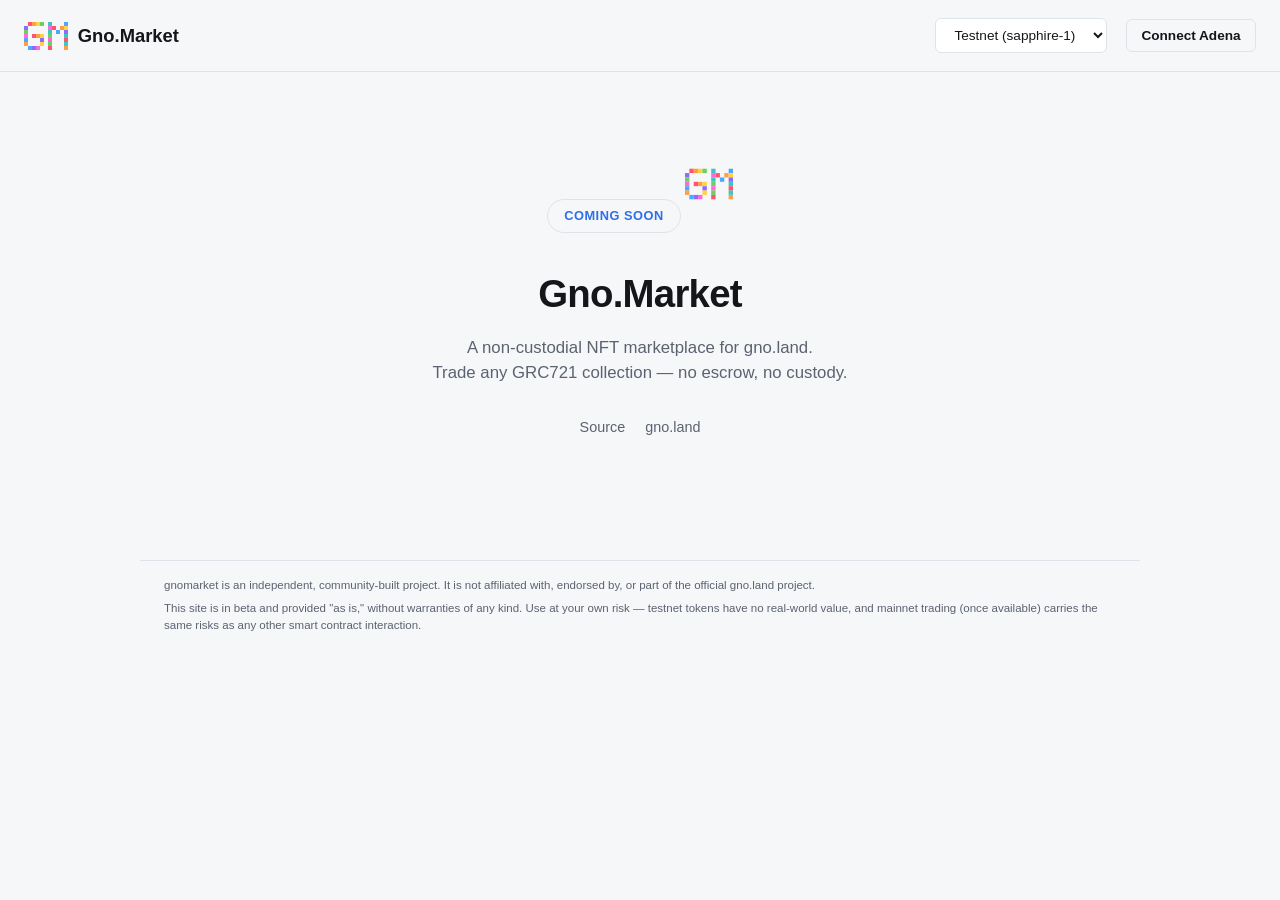
==== index.html @ 697d0a10 "Switch to clean folder-style URLs (/nft/ instead of /nft.html) Moves collections.html, nft.html, nft" ====
<!doctype html>
<html lang="en">
<head>
<meta charset="utf-8" />
<title>Gno.Market — NFT marketplace</title>
<meta name="viewport" content="width=device-width, initial-scale=1" />

<!-- GnoConnect standard (docs.gno.land/resources/gnoconnect): tells a
     connected wallet which chain to sign against. Updated by shared.js's
     updateGnoConnectMeta() on network switch — these starting values are
     just the default network's. -->
<meta name="gnoconnect:rpc" content="127.0.0.1:26658" />
<meta name="gnoconnect:chainid" content="dev" />
<meta name="gnoconnect:txdomains" content="auto" />

<!-- Works around a real bug in Adena's own extension — see
     ~/gno-land-dev-notes.md, "gno-observer: SOLVED — a window.adena that
     never gets set". This tag's URL doesn't need to resolve. -->
<script src="/adena-compat.js"></script>

<link rel="icon" type="image/svg+xml" href="/favicon.svg" />
<link rel="stylesheet" href="/style.css" />
</head>
<body>

<header>
  <h1><img src="/favicon.svg" alt="" class="logo-mark" />Gno.Market<span id="chainLabel" style="display:none;"></span></h1>
  <nav class="topnav" id="appNav" style="display:none;">
    <a href="/" class="active">Marketplace</a>
    <a href="/collections/">Collections</a>
    <a href="/nfts/">NFTs</a>
    <a href="/my-nfts/">My NFTs</a>
  </nav>
  <div style="display:flex; align-items:center; gap:0.6rem;">
    <select id="networkSelect"></select>
    <div id="walletPillContainer"></div>
  </div>
</header>

<main>

<div id="splashView">
  <div class="splash">
    <div class="splash-badge">Coming soon</div>
    <img src="/favicon.svg" alt="" class="splash-logo" />
    <h1 class="splash-mark">Gno.Market</h1>
    <p class="splash-tagline">A non-custodial NFT marketplace for gno.land.<br />Trade any GRC721 collection — no escrow, no custody.</p>
    <div class="splash-links">
      <a href="https://github.com/synergycoder/market" target="_blank" rel="noopener">Source</a>
      <a href="https://gno.land" target="_blank" rel="noopener">gno.land</a>
    </div>
  </div>
</div>

<div id="appView" style="display:none;">

  <div id="deployBanner" class="banner" style="display:none;"></div>

  <section>
    <h2>Listings</h2>
    <div class="panel">
      <div class="toolbar">
        <select id="collectionFilter"><option value="">All collections</option></select>
        <select id="sortSelect">
          <option value="date-desc">Newest first</option>
          <option value="date-asc">Oldest first</option>
          <option value="price-asc">Price: low to high</option>
          <option value="price-desc">Price: high to low</option>
        </select>
        <span class="spacer"></span>
        <span id="listingsStatus" class="status"></span>
        <button id="cleanupBtn" class="secondary" style="display:none;" title="Remove listings whose seller no longer owns or has approved the token">Clean up stale listings</button>
        <button id="refreshBtn" class="secondary">Refresh</button>
        <div class="view-toggle">
          <button id="viewGridLarge" class="active" title="Large grid">▦</button>
          <button id="viewGridSmall" title="Small grid">▤</button>
          <button id="viewList" title="List">☰</button>
        </div>
      </div>
      <p id="cleanupStatus" class="status"></p>
      <div id="grid" class="grid"></div>
      <div id="listWrap" style="display:none; overflow-x:auto;">
        <table class="simple listings">
          <thead><tr><th></th><th>Item</th><th>Collection</th><th>Price</th><th>Seller</th><th></th></tr></thead>
          <tbody id="listBody"></tbody>
        </table>
      </div>
    </div>
  </section>

  <section>
    <h2>Sell an NFT</h2>
    <div class="panel status">
      Head to <a href="/my-nfts/">My NFTs</a> to see everything your connected wallet holds across every
      known collection — open any of them to approve the marketplace and set a price.
    </div>
  </section>

  <section>
    <h2>About</h2>
    <div class="panel status">
      <p>
        Realm: <span class="mono" id="pkgpathLabel"></span> &middot;
        <a id="gnowebLink" href="#" target="_blank" rel="noopener">view on gnoweb</a>
        &middot; <span id="feeLabel"></span>
      </p>
      <p>
        This marketplace trades any GRC721 collection whose owning realm registers an adapter satisfying
        <span class="mono">gno.land/p/gnomarket/market.NFT</span> — it never imports a specific collection's
        package. A seller approves this realm's address on their own collection (standard <code>Approve</code>
        or <code>SetApprovalForAll</code>) and lists — the token stays in their wallet until the moment it
        sells, atomically, in the same transaction as payment.
      </p>
      <p id="adenaNote"></p>
    </div>
  </section>

</div>

</main>

<footer class="site-footer" id="siteFooter"></footer>

<script src="/shared.js?v=10"></script>
<script src="/wallet.js?v=10"></script>
<script>
// ---------------- network wiring ----------------

initNetworkSelect(document.getElementById("networkSelect"), () => { if (unlocked) applyNetwork(); });
initWalletPill(document.getElementById("walletPillContainer"));
initFooter(document.getElementById("siteFooter"));

// ---------------- private-preview gate ----------------
// Every visitor sees the splash view. Only CONFIG.ownerAddress, connected
// via Adena, sees the real marketplace — see wallet.js's initGate() and
// CONFIG.ownerAddress's own doc comment for why (private testing, not a
// security boundary).
let unlocked = false;
initGate((isOwner) => {
  unlocked = isOwner;
  document.getElementById("splashView").style.display = isOwner ? "none" : "";
  document.getElementById("appNav").style.display = isOwner ? "" : "none";
  document.getElementById("appView").style.display = isOwner ? "" : "none";
  if (isOwner) applyNetwork(); // defer all RPC activity until unlocked — no reason to query the chain for a splash-only visitor
});

let allListings = []; // enriched, non-stale — sort/filter re-render from this without a refetch
let staleListings = []; // enriched, hidden from the grid — candidates for cleanupStaleListings()

function applyNetwork() {
  const n = net();
  document.getElementById("chainLabel").textContent = n.chainId + " @ " + n.rpcUrl;
  document.getElementById("pkgpathLabel").textContent = net().marketPkgPath;
  document.getElementById("gnowebLink").href = n.gnowebUrl + "/r/" + net().marketPkgPath.replace(/^gno\.land\/r\//, "");
  updateGnoConnectMeta();

  const banner = document.getElementById("deployBanner");
  if (!n.marketplaceDeployed) {
    banner.style.display = "block";
    banner.textContent =
      `The Gno.Market realm isn't deployed on ${n.label} — browsing/trading through it is unavailable here. ` +
      `Switch to Local to try the full buy/sell flow. The Collections and NFTs pages still work (read-only) on any network.`;
  } else {
    banner.style.display = "none";
  }

  loadFee();
  loadListings();
}

// ---------------- reads: this marketplace ----------------

async function qeval(expr) {
  return qevalOn(net().marketPkgPath, expr);
}

async function fetchListings() {
  const raw = parseGnoLines(await qeval("GetListingsPage(0, 100)"))[0] || "";
  return raw.split("\n").filter(Boolean).map((line) => {
    const [collectionID, tokenId, seller, price] = line.split("|");
    return { collectionID, tokenId, seller, price: Number(price) };
  });
}

async function fetchTokenInfo(collectionID, tokenId) {
  const expr = `TokenInfo(${JSON.stringify(collectionID)}, ${JSON.stringify(tokenId)})`;
  const [name, tokenURI, owner] = parseGnoLines(await qeval(expr));
  return { name, tokenURI, owner };
}

async function loadFee() {
  const el = document.getElementById("feeLabel");
  if (!net().marketplaceDeployed) { el.textContent = ""; return; }
  try {
    const [mode, value] = parseGnoLines(await qeval("GetFee()"));
    el.textContent = mode === "percent"
      ? `platform fee: ${(value / 100).toFixed(2)}%`
      : `platform fee: ${ugnotToGnot(value)} GNOT flat`;
  } catch {
    el.textContent = "";
  }
}

// ---------------- render: listings ----------------

async function loadListings() {
  const statusEl = document.getElementById("listingsStatus");
  if (!net().marketplaceDeployed) {
    allListings = [];
    renderListings();
    statusEl.textContent = `Not applicable — Gno.Market isn't deployed on ${net().label}.`;
    statusEl.className = "status";
    return;
  }
  statusEl.textContent = "Loading…";
  statusEl.className = "status";
  document.getElementById("cleanupBtn").style.display = "none";
  document.getElementById("cleanupStatus").textContent = "";
  try {
    const listings = await fetchListings();
    // Preserve insertion order (oldest first, as returned) as a proxy for
    // listing date — the realm exposes no separate "get CreatedAt" reader.
    listings.forEach((l, i) => { l.order = i; });
    if (listings.length === 0) {
      allListings = [];
      staleListings = [];
      renderListings();
      statusEl.textContent = "No active listings.";
      return;
    }
    const enriched = await mapLimit(listings, 6, async (l) => {
      try {
        const info = await fetchTokenInfo(l.collectionID, l.tokenId);
        const display = await fetchTokenDisplayInfo(l.collectionID, l.tokenId, info.tokenURI);
        // Free (info.owner is already fetched above) live check for the
        // most common staleness cause — sold or transferred elsewhere.
        // The rarer "approval revoked without a transfer" case can't be
        // seen this cheaply (it needs its own extra RPC call per listing),
        // so it's only actually checked when "Clean up stale listings" is
        // clicked — see cleanupStaleListings().
        const stale = info.owner && info.owner !== l.seller;
        return { ...l, info, display, stale };
      } catch (err) {
        return { ...l, info: null, display: null, infoError: err.message, stale: false };
      }
    });
    staleListings = enriched.filter((l) => l.stale);
    allListings = enriched.filter((l) => !l.stale);
    statusEl.textContent = allListings.length === 0
      ? "No active listings."
      : `${allListings.length} active listing${allListings.length === 1 ? "" : "s"}.`
        + (staleListings.length ? ` (${staleListings.length} hidden — seller no longer owns the token)` : "");
    document.getElementById("cleanupBtn").style.display = "";
    populateCollectionFilter();
    renderListings();
  } catch (err) {
    statusEl.textContent = "Failed to load listings: " + err.message;
    statusEl.className = "status error";
  }
}

// Anyone can call nftmarketv2's PruneStale on a listing that fails the
// same owner/approval check List/Buy already enforce — see its own doc
// comment. loadListings() above already caught the free case (owner
// changed); this adds the one extra RPC call per listing needed to also
// catch "approval revoked without a transfer", but only when the admin
// actually asks for a cleanup, not on every page load.
async function cleanupStaleListings() {
  const btn = document.getElementById("cleanupBtn");
  const statusEl = document.getElementById("cleanupStatus");
  btn.disabled = true;
  statusEl.textContent = "Checking approvals…";
  statusEl.className = "status";

  let marketAddr = null;
  try { [marketAddr] = parseGnoLines(await qeval("MarketAddress()")); } catch { /* leave null */ }
  if (!marketAddr) {
    statusEl.textContent = "Couldn't read the marketplace's own address.";
    statusEl.className = "status error";
    btn.disabled = false;
    return;
  }

  // Both the already-hidden ones (owner changed — no need to re-check) and
  // the currently-shown ones (need a live approval check — the one case
  // the free owner check can't see) are candidates.
  const toPrune = staleListings.slice();
  const checkCandidates = allListings.slice();
  await mapLimit(checkCandidates, 6, async (l) => {
    try {
      const [approved] = parseGnoLines(await qevalOn(l.collectionID, `IsApprovedForAll(${JSON.stringify(l.seller)}, ${JSON.stringify(marketAddr)})`));
      if (!approved) toPrune.push(l);
    } catch { /* unreadable — leave it, Buy's own check is the real safety net either way */ }
  });

  if (toPrune.length === 0) {
    statusEl.textContent = "Nothing to clean up — every listing checks out.";
    statusEl.className = "status ok";
    btn.disabled = false;
    return;
  }

  let pruned = 0;
  for (const l of toPrune) {
    statusEl.textContent = `Removing ${pruned + 1}/${toPrune.length} stale listing${toPrune.length === 1 ? "" : "s"}… (check Adena)`;
    const res = await signAndBroadcast(net().marketPkgPath, "PruneStale", [l.collectionID, l.tokenId], "");
    if (res.ok) pruned++;
  }
  statusEl.textContent = `Removed ${pruned}/${toPrune.length} stale listing${toPrune.length === 1 ? "" : "s"}.`;
  statusEl.className = pruned === toPrune.length ? "status ok" : "status error";
  btn.disabled = false;
  loadListings();
}

function populateCollectionFilter() {
  const sel = document.getElementById("collectionFilter");
  const prev = sel.value;
  const seen = new Map();
  for (const l of allListings) seen.set(l.collectionID, l.info?.name || l.collectionID);
  sel.innerHTML = '<option value="">All collections</option>' +
    [...seen.entries()].map(([id, name]) => `<option value="${escapeHtml(id)}">${escapeHtml(name)}</option>`).join("");
  if ([...seen.keys()].includes(prev)) sel.value = prev;
}

function sortedFilteredListings() {
  const filterId = document.getElementById("collectionFilter").value;
  const sort = document.getElementById("sortSelect").value;
  let items = filterId ? allListings.filter((l) => l.collectionID === filterId) : allListings.slice();
  const cmp = {
    "date-desc": (a, b) => b.order - a.order,
    "date-asc": (a, b) => a.order - b.order,
    "price-asc": (a, b) => a.price - b.price,
    "price-desc": (a, b) => b.price - a.price,
  }[sort];
  if (cmp) items.sort(cmp);
  return items;
}

let currentView = "grid-large";

function renderListings() {
  const items = sortedFilteredListings();
  const grid = document.getElementById("grid");
  const listWrap = document.getElementById("listWrap");
  const listBody = document.getElementById("listBody");

  if (currentView === "list") {
    grid.style.display = "none";
    listWrap.style.display = "block";
    listBody.innerHTML = items.map(listRowHtml).join("");
    listBody.querySelectorAll("tr.clickable").forEach((row) => {
      row.addEventListener("click", () => { location.href = row.dataset.href; });
    });
  } else {
    grid.style.display = "grid";
    grid.className = currentView === "grid-small" ? "grid grid-compact" : "grid";
    listWrap.style.display = "none";
    grid.innerHTML = items.map(cardHtml).join("");
  }
}

function itemHref(l) {
  return `/nft/?collection=${encodeURIComponent(l.collectionID)}&tid=${encodeURIComponent(l.tokenId)}&network=${encodeURIComponent(currentNetKey)}`;
}

function cardHtml(l) {
  const tokenName = l.display?.name || `Token ${l.tokenId}`;
  const collectionName = l.info?.name || l.collectionID;
  const imgHtml = l.display?.image
    ? `<img src="${escapeHtml(l.display.image)}" alt="${escapeHtml(tokenName)}" />`
    : `<div class="noimg">image</div>`;
  const swatch = l.display?.backgroundColor
    ? `<span class="swatch" style="background:#${escapeHtml(l.display.backgroundColor)}" title="Background #${escapeHtml(l.display.backgroundColor)}"></span>`
    : "";
  return `
    <a class="card-link" href="${itemHref(l)}">
      <div class="card">
        ${imgHtml}
        <div class="body">
          <div class="name">${escapeHtml(tokenName)}${swatch}</div>
          <div class="meta">${escapeHtml(collectionName)}</div>
          ${attributesHtml(l.display?.attributes)}
          <div class="meta">#${escapeHtml(l.tokenId)} &middot; seller ${truncAddr(l.seller)}</div>
          <div class="price">${ugnotToGnot(l.price)} GNOT</div>
        </div>
      </div>
    </a>`;
}

function listRowHtml(l) {
  const tokenName = l.display?.name || `Token ${l.tokenId}`;
  const collectionName = l.info?.name || l.collectionID;
  const imgHtml = l.display?.image ? `<img src="${escapeHtml(l.display.image)}" alt="" />` : "";
  return `
    <tr class="clickable" data-href="${itemHref(l)}">
      <td>${imgHtml}</td>
      <td class="name-cell">${escapeHtml(tokenName)}</td>
      <td class="meta">${escapeHtml(collectionName)}</td>
      <td class="price">${ugnotToGnot(l.price)} GNOT</td>
      <td class="meta mono">${truncAddr(l.seller)}</td>
      <td><a href="${itemHref(l)}">View &rarr;</a></td>
    </tr>`;
}

function setView(view) {
  currentView = view;
  ["viewGridLarge", "viewGridSmall", "viewList"].forEach((id) => document.getElementById(id).classList.remove("active"));
  document.getElementById({ "grid-large": "viewGridLarge", "grid-small": "viewGridSmall", "list": "viewList" }[view]).classList.add("active");
  renderListings();
}

document.getElementById("viewGridLarge").addEventListener("click", () => setView("grid-large"));
document.getElementById("viewGridSmall").addEventListener("click", () => setView("grid-small"));
document.getElementById("viewList").addEventListener("click", () => setView("list"));
document.getElementById("collectionFilter").addEventListener("change", renderListings);
document.getElementById("sortSelect").addEventListener("change", renderListings);
document.getElementById("refreshBtn").addEventListener("click", loadListings);
document.getElementById("cleanupBtn").addEventListener("click", cleanupStaleListings);

if (location.protocol === "file:") {
  document.getElementById("adenaNote").textContent =
    "This page is open via file:// — browser wallet extensions like Adena typically won't inject on file:// pages. Serve it over http://localhost instead.";
}
</script>
</body>
</html>
---- style.css ----
:root {
  color-scheme: light dark;
  --bg: #0f1115;
  --panel: #171a21;
  --border: #2a2f3a;
  --text: #e7e9ee;
  --muted: #9aa3b2;
  --accent: #6ea8fe;
  --accent-text: #06101f;
  --danger: #ff6b6b;
  --good: #4ade80;
  --warn-bg: #3a2f12;
  --warn-border: #6b4f16;
}
@media (prefers-color-scheme: light) {
  :root {
    --bg: #f6f7f9;
    --panel: #ffffff;
    --border: #dfe3ea;
    --text: #14161a;
    --muted: #5b6270;
    --accent: #2f6feb;
    --accent-text: #ffffff;
    --warn-bg: #fff6e0;
    --warn-border: #e8c76a;
  }
}
* { box-sizing: border-box; }
body {
  margin: 0;
  background: var(--bg);
  color: var(--text);
  font: 15px/1.5 -apple-system, BlinkMacSystemFont, "Segoe UI", sans-serif;
}
header {
  display: flex;
  align-items: center;
  justify-content: space-between;
  gap: 1.5rem;
  padding: 0.85rem 1.5rem;
  flex-wrap: wrap;
  border-bottom: 1px solid var(--border);
}
header h1 { font-size: 1.15rem; margin: 0; display: flex; align-items: center; gap: 0.6rem; flex: none; }
header h1 .logo-mark {
  width: 2.4em;
  height: 2.4em;
  flex: none;
  transition: transform 0.25s ease;
}
header h1 .logo-mark:hover { transform: scale(1.15) rotate(-8deg); }
@media (prefers-reduced-motion: reduce) {
  header h1 .logo-mark { transition: none; }
  header h1 .logo-mark:hover { transform: none; }
}
/* nav now lives inline in the header row itself (between the wordmark and
   the network/wallet controls) rather than as its own full-width bordered
   strip underneath — the border above moved onto header to keep a single
   dividing line instead of two. */
nav.topnav {
  display: flex;
  gap: 0.25rem;
  flex: 1;
  justify-content: center;
  flex-wrap: wrap;
}
nav.topnav a {
  display: inline-block;
  padding: 0.5rem 0.9rem;
  color: var(--muted);
  text-decoration: none;
  font-size: 0.85rem;
  font-weight: 600;
  border-bottom: 2px solid transparent;
}
nav.topnav a:hover { color: var(--text); }
nav.topnav a.active { color: var(--text); border-bottom-color: var(--accent); }
main { max-width: 1000px; margin: 0 auto; padding: 1.5rem; }
section { margin-bottom: 2rem; }
h2 { font-size: 1rem; text-transform: uppercase; letter-spacing: 0.04em; color: var(--muted); margin: 0 0 0.75rem; }
.panel {
  background: var(--panel);
  border: 1px solid var(--border);
  border-radius: 10px;
  padding: 1rem 1.25rem;
}
.banner {
  background: var(--warn-bg);
  border: 1px solid var(--warn-border);
  border-radius: 10px;
  padding: 0.75rem 1rem;
  font-size: 0.85rem;
  margin-bottom: 1rem;
}
select, button, .btn {
  background: var(--accent);
  color: var(--accent-text);
  border: none;
  border-radius: 6px;
  padding: 0.5rem 0.9rem;
  font-size: 0.85rem;
  font-weight: 600;
  cursor: pointer;
  font-family: inherit;
}
select {
  background: var(--panel);
  color: var(--text);
  border: 1px solid var(--border);
  font-weight: 400;
}
button.secondary {
  background: transparent;
  color: var(--text);
  border: 1px solid var(--border);
}
button.secondary.connected {
  background: none;
  color: var(--good);
  border: 1px solid var(--good);
  font-weight: 600;
}
/* Distinct color on hover (not just the "Disconnect" label swap) so the
   button reads as an action to take, not an inert connected status pill. */
button.secondary.connected:hover {
  color: var(--accent);
  border-color: var(--accent);
}
button:disabled { opacity: 0.5; cursor: not-allowed; }
select:disabled { opacity: 0.5; }
input[type="text"], input[type="number"] {
  background: var(--bg);
  color: var(--text);
  border: 1px solid var(--border);
  border-radius: 6px;
  padding: 0.4rem 0.6rem;
  font-size: 0.85rem;
  width: 100%;
}
select.field-input {
  width: 100%;
  padding: 0.4rem 0.6rem;
}
label { display: block; font-size: 0.75rem; color: var(--muted); margin-bottom: 0.2rem; }
.field { margin-bottom: 0.6rem; }
.grid {
  display: grid;
  grid-template-columns: repeat(auto-fill, minmax(210px, 1fr));
  gap: 1rem;
}
.card {
  background: var(--panel);
  border: 1px solid var(--border);
  border-radius: 10px;
  overflow: hidden;
  display: flex;
  flex-direction: column;
}
.card a.card-link, a.card-link { color: inherit; text-decoration: none; display: contents; }
.card img, .card .noimg {
  width: 100%;
  aspect-ratio: 1 / 1;
  object-fit: cover;
  background: var(--bg);
}
.card .noimg { display: flex; align-items: center; justify-content: center; color: var(--muted); font-size: 0.8rem; }
.card .body { padding: 0.7rem 0.8rem 0.9rem; display: flex; flex-direction: column; gap: 0.35rem; }
.card .name { font-weight: 600; font-size: 0.9rem; }
.swatch {
  display: inline-block;
  width: 0.7em;
  height: 0.7em;
  border-radius: 50%;
  border: 1px solid var(--border);
  margin-left: 0.4em;
  vertical-align: middle;
}
.card .meta { color: var(--muted); font-size: 0.75rem; word-break: break-all; }
.card .traits { display: flex; flex-wrap: wrap; gap: 0.3rem; }
.trait {
  background: var(--bg);
  border: 1px solid var(--border);
  border-radius: 4px;
  padding: 0.15rem 0.4rem;
  font-size: 0.68rem;
  color: var(--muted);
}
.trait b { color: var(--text); font-weight: 600; }
.card .price { font-weight: 700; }
.card .actions { margin-top: 0.4rem; display: flex; gap: 0.4rem; }
.card .card-actions { padding: 0 0.8rem 0.8rem; display: flex; flex-direction: column; gap: 0.4rem; }
.card .card-actions .row-inline { display: flex; gap: 0.4rem; }
.card .card-actions button { white-space: nowrap; }
.card .card-actions .trade-status { margin: 0; min-height: 1.1em; }
/* Price input's unit stays visible once typing starts, unlike a
   placeholder that vanishes the moment there's a value. */
.amount-input { position: relative; flex: 1; min-width: 0; }
.amount-input input[type="number"] { width: 100%; padding: 0.35rem 2.6rem 0.35rem 0.5rem; }
.amount-input .unit {
  position: absolute; right: 0.55rem; top: 50%; transform: translateY(-50%);
  font-size: 0.7rem; color: var(--muted); pointer-events: none;
}
.status { font-size: 0.85rem; color: var(--muted); min-height: 1.2em; }
.status.error { color: var(--danger); }
.status.ok { color: var(--good); }
.mono { font-family: ui-monospace, SFMono-Regular, Menlo, monospace; font-size: 0.8rem; }
details summary { cursor: pointer; color: var(--muted); font-size: 0.85rem; }
.row { display: flex; gap: 0.6rem; align-items: end; flex-wrap: wrap; }
.row .field { flex: 1; min-width: 140px; }
table.simple { width: 100%; border-collapse: collapse; font-size: 0.85rem; }
table.simple th, table.simple td { text-align: left; padding: 0.35rem 0.5rem; border-bottom: 1px solid var(--border); }
table.simple th { color: var(--muted); font-weight: 500; }
table.simple tr.clickable { cursor: pointer; }
table.simple tr.clickable:hover { background: var(--bg); }
.collection-thumb {
  width: 36px; height: 36px; border-radius: 6px; object-fit: cover; display: block;
  background: var(--bg); border: 1px solid var(--border);
}
.collection-thumb.noimg { display: block; }
.badge {
  display: inline-block;
  background: var(--border);
  border-radius: 4px;
  padding: 0.1rem 0.4rem;
  font-size: 0.7rem;
}
.spinner {
  display: inline-block; width: 0.85em; height: 0.85em; margin-right: 0.45em;
  border: 2px solid currentColor; border-right-color: transparent; border-radius: 50%;
  vertical-align: -0.15em; animation: spin 0.6s linear infinite;
}
@keyframes spin { to { transform: rotate(360deg); } }

/* ---------------- wallet pill ---------------- */
.wallet-pill { display: flex; align-items: center; gap: 0.6rem; }
.wallet-info { display: flex; flex-direction: column; align-items: flex-end; line-height: 1.25; min-width: 0; }
.wallet-addr { font-size: 0.78rem; }
.wallet-balance { font-size: 0.7rem; color: var(--muted); }
.wallet-pill button.connected {
  background: none; color: var(--good); border: 1px solid var(--good); font-weight: 600;
}
.wallet-pill button.connected:hover { color: var(--accent); border-color: var(--accent); }

/* ---------------- toolbar (sort / filter / view toggle) ---------------- */
.toolbar {
  display: flex; align-items: center; gap: 0.6rem; flex-wrap: wrap;
  margin-bottom: 0.9rem;
}
.toolbar .spacer { flex: 1; }
.view-toggle { display: flex; border: 1px solid var(--border); border-radius: 6px; overflow: hidden; }
.view-toggle button {
  background: var(--panel); color: var(--muted); border: none; border-radius: 0;
  padding: 0.4rem 0.6rem; font-weight: 400;
}
.view-toggle button + button { border-left: 1px solid var(--border); }
.view-toggle button.active { background: var(--accent); color: var(--accent-text); font-weight: 600; }

/* Grid density: default (auto-fill 210px) is "large"; .grid-compact packs
   more, smaller cards per row for the "small" mosaic size option. */
.grid-compact { grid-template-columns: repeat(auto-fill, minmax(140px, 1fr)); gap: 0.65rem; }
.grid-compact .card .body { padding: 0.5rem 0.6rem 0.7rem; gap: 0.2rem; }
.grid-compact .card .name { font-size: 0.78rem; }
.grid-compact .card .meta, .grid-compact .card .price { font-size: 0.68rem; }
.grid-compact .card .traits { display: none; }

/* List view: reuses table.simple but with an image thumbnail column. */
table.listings th img, table.listings td img { width: 42px; height: 42px; object-fit: cover; border-radius: 4px; vertical-align: middle; }
table.listings td.name-cell { display: flex; align-items: center; gap: 0.6rem; }

/* ---------------- NFT detail page ---------------- */
.detail-layout { display: grid; grid-template-columns: minmax(0, 380px) 1fr; gap: 1.5rem; }
@media (max-width: 720px) { .detail-layout { grid-template-columns: 1fr; } }
.detail-media img, .detail-media .noimg { width: 100%; border-radius: 12px; aspect-ratio: 1 / 1; object-fit: cover; }
.detail-title { font-size: 1.4rem; font-weight: 700; margin: 0 0 0.2rem; }
.detail-collection { color: var(--muted); font-size: 0.9rem; margin-bottom: 1rem; }
.detail-collection a { color: var(--accent); text-decoration: none; }
.detail-price-box { display: flex; align-items: baseline; gap: 0.5rem; margin: 1rem 0; }
.detail-price-box .amount { font-size: 1.6rem; font-weight: 700; }
.breadcrumb { font-size: 0.8rem; color: var(--muted); margin-bottom: 1rem; }
.breadcrumb a { color: var(--muted); text-decoration: none; }
.breadcrumb a:hover { color: var(--text); }

/* ---------------- disclaimer footer ---------------- */
footer.site-footer {
  max-width: 1000px;
  margin: 2rem auto 0;
  padding: 1rem 1.5rem 2rem;
  border-top: 1px solid var(--border);
  color: var(--muted);
  font-size: 0.72rem;
  line-height: 1.5;
}
footer.site-footer p { margin: 0 0 0.4rem; }
footer.site-footer p:last-child { margin-bottom: 0; }

/* ---------------- splash (gated home page) ---------------- */
.splash { max-width: 480px; margin: 4rem auto; text-align: center; }
.splash-badge {
  display: inline-block; border: 1px solid var(--border); border-radius: 999px;
  padding: 0.4rem 1rem; font-size: 0.8rem; font-weight: 600; letter-spacing: 0.04em;
  text-transform: uppercase; color: var(--accent); margin-bottom: 2rem;
}
.splash-logo { width: 3rem; height: 3rem; margin-bottom: 0.75rem; }
.splash-mark { font-size: 2.4rem; font-weight: 800; letter-spacing: -0.02em; margin: 0 0 0.75rem; }
.splash-tagline { color: var(--muted); font-size: 1.05rem; margin: 0 0 2rem; }
.splash-links { display: flex; gap: 1.25rem; justify-content: center; font-size: 0.9rem; }
.splash-links a { color: var(--muted); text-decoration: none; border-bottom: 1px solid transparent; }
.splash-links a:hover { color: var(--text); border-bottom-color: var(--accent); }
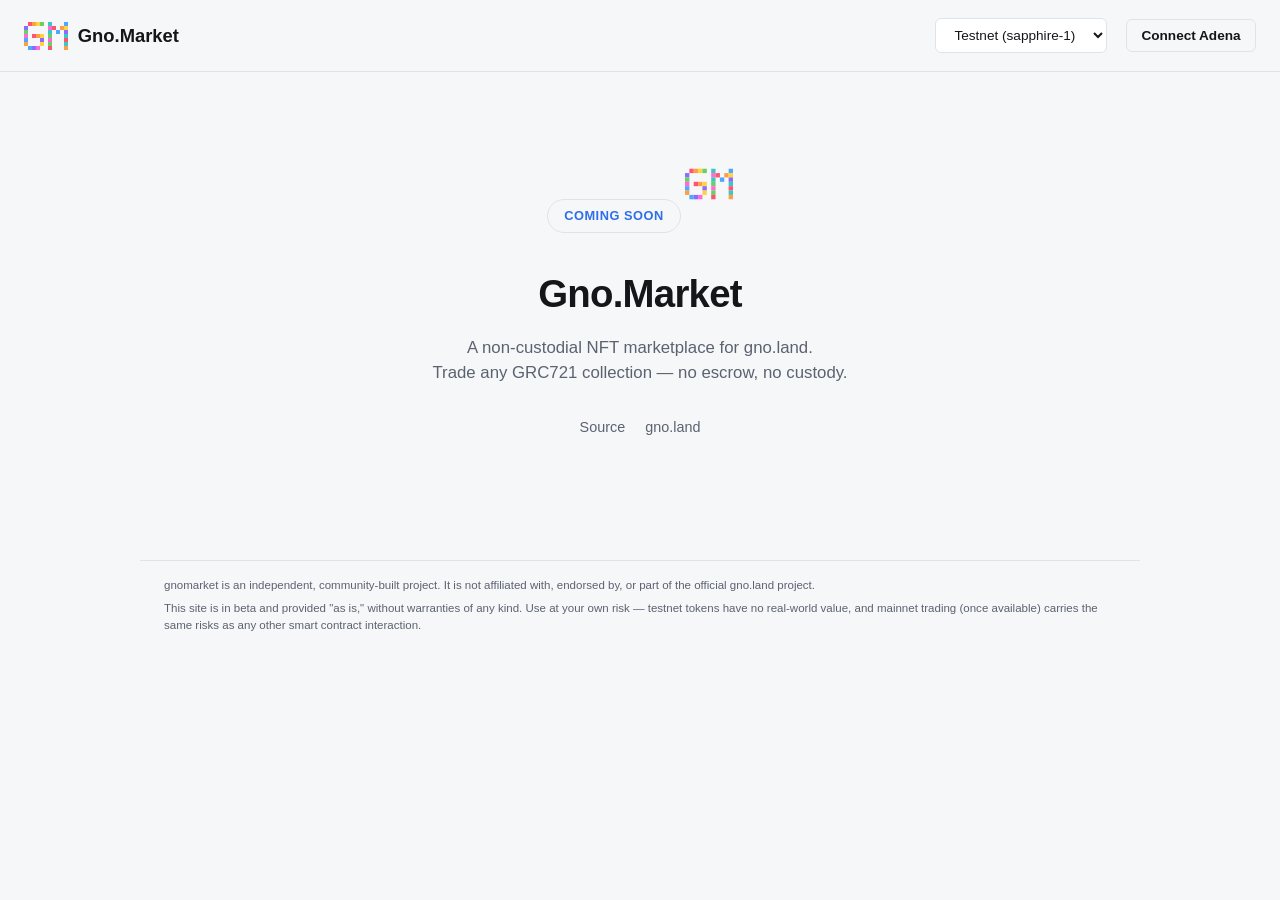
==== commit e4161a81: "Add direct wallet-to-wallet transfer on My NFTs Each card gets a "Transfer to another wallet" toggle" ====
--- a/index.html
+++ b/index.html
@@ -70,6 +70,11 @@
         <span class="spacer"></span>
         <span id="listingsStatus" class="status"></span>
         <button id="cleanupBtn" class="secondary" style="display:none;" title="Remove listings whose seller no longer owns or has approved the token">Clean up stale listings</button>
+        <select id="autoRefreshSelect" title="Auto-refresh (re-scans the chain — off by default to avoid extra load on the shared public RPC)">
+          <option value="0">Auto-refresh: off</option>
+          <option value="60000">Auto-refresh: 1 min</option>
+          <option value="300000">Auto-refresh: 5 min</option>
+        </select>
         <button id="refreshBtn" class="secondary">Refresh</button>
         <div class="view-toggle">
           <button id="viewGridLarge" class="active" title="Large grid">▦</button>
@@ -121,8 +126,8 @@
 
 <footer class="site-footer" id="siteFooter"></footer>
 
-<script src="/shared.js?v=10"></script>
-<script src="/wallet.js?v=10"></script>
+<script src="/shared.js?v=12"></script>
+<script src="/wallet.js?v=11"></script>
 <script>
 // ---------------- network wiring ----------------
 
@@ -130,20 +135,7 @@
 initWalletPill(document.getElementById("walletPillContainer"));
 initFooter(document.getElementById("siteFooter"));
 
-// ---------------- private-preview gate ----------------
-// Every visitor sees the splash view. Only CONFIG.ownerAddress, connected
-// via Adena, sees the real marketplace — see wallet.js's initGate() and
-// CONFIG.ownerAddress's own doc comment for why (private testing, not a
-// security boundary).
 let unlocked = false;
-initGate((isOwner) => {
-  unlocked = isOwner;
-  document.getElementById("splashView").style.display = isOwner ? "none" : "";
-  document.getElementById("appNav").style.display = isOwner ? "" : "none";
-  document.getElementById("appView").style.display = isOwner ? "" : "none";
-  if (isOwner) applyNetwork(); // defer all RPC activity until unlocked — no reason to query the chain for a splash-only visitor
-});
-
 let allListings = []; // enriched, non-stale — sort/filter re-render from this without a refetch
 let staleListings = []; // enriched, hidden from the grid — candidates for cleanupStaleListings()
 
@@ -203,6 +195,8 @@
 
 // ---------------- render: listings ----------------
 
+function listingsCacheKey() { return `listings:${net().chainId}`; }
+
 async function loadListings() {
   const statusEl = document.getElementById("listingsStatus");
   if (!net().marketplaceDeployed) {
@@ -212,9 +206,20 @@
     statusEl.className = "status";
     return;
   }
-  statusEl.textContent = "Loading…";
+  // Show the last known-good result instantly (never blank the grid for
+  // data we already have), then refresh live in the background.
+  const cached = cacheGet(listingsCacheKey());
+  if (cached) {
+    allListings = cached.data.allListings;
+    staleListings = cached.data.staleListings;
+    populateCollectionFilter();
+    renderListings();
+    document.getElementById("cleanupBtn").style.display = staleListings.length ? "" : "none";
+    statusEl.textContent = `Showing ${allListings.length} cached listing${allListings.length === 1 ? "" : "s"} from ${relativeTime(cached.savedAt)} — refreshing…`;
+  } else {
+    statusEl.textContent = "Loading…";
+  }
   statusEl.className = "status";
-  document.getElementById("cleanupBtn").style.display = "none";
   document.getElementById("cleanupStatus").textContent = "";
   try {
     const listings = await fetchListings();
@@ -224,7 +229,9 @@
     if (listings.length === 0) {
       allListings = [];
       staleListings = [];
+      cacheSet(listingsCacheKey(), { allListings, staleListings });
       renderListings();
+      document.getElementById("cleanupBtn").style.display = "none";
       statusEl.textContent = "No active listings.";
       return;
     }
@@ -246,15 +253,20 @@
     });
     staleListings = enriched.filter((l) => l.stale);
     allListings = enriched.filter((l) => !l.stale);
+    cacheSet(listingsCacheKey(), { allListings, staleListings });
     statusEl.textContent = allListings.length === 0
       ? "No active listings."
       : `${allListings.length} active listing${allListings.length === 1 ? "" : "s"}.`
         + (staleListings.length ? ` (${staleListings.length} hidden — seller no longer owns the token)` : "");
-    document.getElementById("cleanupBtn").style.display = "";
+    document.getElementById("cleanupBtn").style.display = staleListings.length ? "" : "none";
     populateCollectionFilter();
     renderListings();
   } catch (err) {
-    statusEl.textContent = "Failed to load listings: " + err.message;
+    if (cached) {
+      statusEl.textContent = `Showing ${allListings.length} cached listing${allListings.length === 1 ? "" : "s"} from ${relativeTime(cached.savedAt)} — refresh failed: ${err.message}`;
+    } else {
+      statusEl.textContent = "Failed to load listings: " + err.message;
+    }
     statusEl.className = "status error";
   }
 }
@@ -414,13 +426,34 @@
 document.getElementById("viewList").addEventListener("click", () => setView("list"));
 document.getElementById("collectionFilter").addEventListener("change", renderListings);
 document.getElementById("sortSelect").addEventListener("change", renderListings);
-document.getElementById("refreshBtn").addEventListener("click", loadListings);
+wireRefresh(document.getElementById("refreshBtn"), document.getElementById("autoRefreshSelect"), () => { if (unlocked) loadListings(); });
+window.addEventListener("pageshow", (e) => { if (e.persisted && unlocked) loadListings(); });
 document.getElementById("cleanupBtn").addEventListener("click", cleanupStaleListings);
 
 if (location.protocol === "file:") {
   document.getElementById("adenaNote").textContent =
     "This page is open via file:// — browser wallet extensions like Adena typically won't inject on file:// pages. Serve it over http://localhost instead.";
 }
+
+// ---------------- private-preview gate ----------------
+// Every visitor sees the splash view. Only CONFIG.ownerAddress, connected
+// via Adena, sees the real marketplace — see wallet.js's initGate() and
+// CONFIG.ownerAddress's own doc comment for why (private testing, not a
+// security boundary). Called last, deliberately — its callback can fire
+// SYNCHRONOUSLY (an already-unlocked owner, or the ?on=1 dev bypass) and
+// immediately calls applyNetwork(), which reaches every function/const
+// defined above. Every `function` declaration is hoisted so call order
+// among those doesn't matter, but a `const`/`let` is not — it sits in its
+// temporal dead zone until execution actually reaches that line. Calling
+// initGate() only after all of those have already been declared is what
+// makes that safe.
+initGate((isOwner) => {
+  unlocked = isOwner;
+  document.getElementById("splashView").style.display = isOwner ? "none" : "";
+  document.getElementById("appNav").style.display = isOwner ? "" : "none";
+  document.getElementById("appView").style.display = isOwner ? "" : "none";
+  if (isOwner) applyNetwork(); // defer all RPC activity until unlocked — no reason to query the chain for a splash-only visitor
+});
 </script>
 </body>
 </html>
--- a/style.css
+++ b/style.css
@@ -192,6 +192,11 @@
 .card .card-actions .row-inline { display: flex; gap: 0.4rem; }
 .card .card-actions button { white-space: nowrap; }
 .card .card-actions .trade-status { margin: 0; min-height: 1.1em; }
+.card .transfer-block { padding: 0 0.8rem 0.8rem; display: flex; flex-direction: column; gap: 0.4rem; }
+.card .transfer-block .row-inline { display: flex; gap: 0.4rem; }
+.card .transfer-block button { white-space: nowrap; }
+.card .transfer-block input.transfer-address { flex: 1; min-width: 0; }
+.card .transfer-block .transfer-status { margin: 0; min-height: 1.1em; }
 /* Price input's unit stays visible once typing starts, unlike a
    placeholder that vanishes the moment there's a value. */
 .amount-input { position: relative; flex: 1; min-width: 0; }
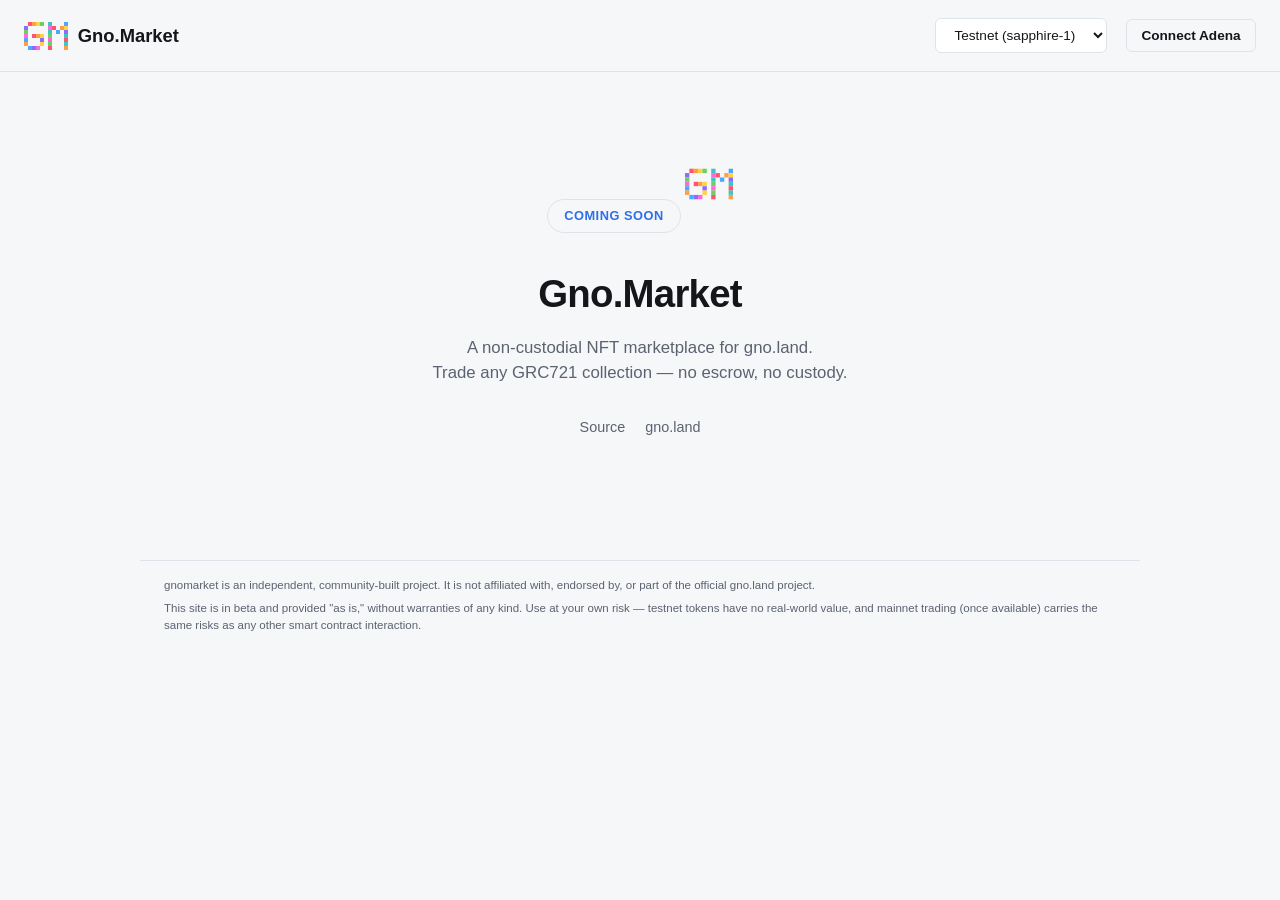
==== commit a3d43d82: "Add search, trait filters, rarity ranking, favorites, and portfolio value The frontend-only tier fro" ====
--- a/index.html
+++ b/index.html
@@ -60,6 +60,7 @@
     <h2>Listings</h2>
     <div class="panel">
       <div class="toolbar">
+        <input type="text" id="searchInput" placeholder="Search listings…" style="min-width:12rem;" />
         <select id="collectionFilter"><option value="">All collections</option></select>
         <select id="sortSelect">
           <option value="date-desc">Newest first</option>
@@ -67,6 +68,9 @@
           <option value="price-asc">Price: low to high</option>
           <option value="price-desc">Price: high to low</option>
         </select>
+        <label style="display:flex; align-items:center; gap:0.3rem; white-space:nowrap;">
+          <input type="checkbox" id="favoritesOnlyCheckbox" /> Favorites only
+        </label>
         <span class="spacer"></span>
         <span id="listingsStatus" class="status"></span>
         <button id="cleanupBtn" class="secondary" style="display:none;" title="Remove listings whose seller no longer owns or has approved the token">Clean up stale listings</button>
@@ -126,7 +130,7 @@
 
 <footer class="site-footer" id="siteFooter"></footer>
 
-<script src="/shared.js?v=12"></script>
+<script src="/shared.js?v=13"></script>
 <script src="/wallet.js?v=11"></script>
 <script>
 // ---------------- network wiring ----------------
@@ -337,7 +341,16 @@
 function sortedFilteredListings() {
   const filterId = document.getElementById("collectionFilter").value;
   const sort = document.getElementById("sortSelect").value;
+  const q = document.getElementById("searchInput").value.trim().toLowerCase();
+  const favOnly = document.getElementById("favoritesOnlyCheckbox").checked;
   let items = filterId ? allListings.filter((l) => l.collectionID === filterId) : allListings.slice();
+  if (favOnly) items = items.filter((l) => isFavorite("nfts", favoriteNftKey(l)));
+  if (q) {
+    items = items.filter((l) => {
+      const hay = `${l.display?.name || ""} ${l.info?.name || ""} ${l.collectionID}`.toLowerCase();
+      return hay.includes(q);
+    });
+  }
   const cmp = {
     "date-desc": (a, b) => b.order - a.order,
     "date-asc": (a, b) => a.order - b.order,
@@ -368,12 +381,31 @@
     grid.className = currentView === "grid-small" ? "grid grid-compact" : "grid";
     listWrap.style.display = "none";
     grid.innerHTML = items.map(cardHtml).join("");
+    grid.querySelectorAll(".card-fav-star").forEach((btn) => {
+      btn.addEventListener("click", (e) => {
+        e.preventDefault(); // the star sits inside the card's own <a> — block its navigation
+        e.stopPropagation();
+        const now = toggleFavorite("nfts", btn.dataset.favKey);
+        btn.textContent = now ? "★" : "☆";
+        btn.classList.toggle("active", now);
+        btn.title = now ? "Remove from favorites" : "Add to favorites";
+        if (document.getElementById("favoritesOnlyCheckbox").checked) renderListings();
+      });
+    });
   }
 }
 
 function itemHref(l) {
   return `/nft/?collection=${encodeURIComponent(l.collectionID)}&tid=${encodeURIComponent(l.tokenId)}&network=${encodeURIComponent(currentNetKey)}`;
 }
+
+// collectionID here is already whatever the marketplace itself knows this
+// listing by (a satellite adapter's path, when one fronts the real
+// collection) — the same identity marketplaceCollectionId() resolves to
+// from a real path elsewhere, so using it directly as the favorite key
+// keeps favoriting a token from here and from /nfts/ (which only has the
+// real path) landing on the same key either way.
+function favoriteNftKey(l) { return `${l.collectionID}::${l.tokenId}`; }
 
 function cardHtml(l) {
   const tokenName = l.display?.name || `Token ${l.tokenId}`;
@@ -384,9 +416,11 @@
   const swatch = l.display?.backgroundColor
     ? `<span class="swatch" style="background:#${escapeHtml(l.display.backgroundColor)}" title="Background #${escapeHtml(l.display.backgroundColor)}"></span>`
     : "";
+  const favored = isFavorite("nfts", favoriteNftKey(l));
   return `
     <a class="card-link" href="${itemHref(l)}">
       <div class="card">
+        <button type="button" class="fav-star card-fav-star${favored ? " active" : ""}" data-fav-key="${escapeHtml(favoriteNftKey(l))}" title="${favored ? "Remove from favorites" : "Add to favorites"}">${favored ? "★" : "☆"}</button>
         ${imgHtml}
         <div class="body">
           <div class="name">${escapeHtml(tokenName)}${swatch}</div>
@@ -426,6 +460,8 @@
 document.getElementById("viewList").addEventListener("click", () => setView("list"));
 document.getElementById("collectionFilter").addEventListener("change", renderListings);
 document.getElementById("sortSelect").addEventListener("change", renderListings);
+document.getElementById("searchInput").addEventListener("input", renderListings);
+document.getElementById("favoritesOnlyCheckbox").addEventListener("change", renderListings);
 wireRefresh(document.getElementById("refreshBtn"), document.getElementById("autoRefreshSelect"), () => { if (unlocked) loadListings(); });
 window.addEventListener("pageshow", (e) => { if (e.persisted && unlocked) loadListings(); });
 document.getElementById("cleanupBtn").addEventListener("click", cleanupStaleListings);
--- a/style.css
+++ b/style.css
@@ -155,7 +155,15 @@
   overflow: hidden;
   display: flex;
   flex-direction: column;
-}
+  position: relative;
+}
+.card-fav-star {
+  position: absolute; top: 0.4rem; right: 0.4rem; z-index: 1;
+  background: rgba(15, 17, 21, 0.55); border-radius: 50%;
+  width: 1.8rem; height: 1.8rem; display: flex; align-items: center; justify-content: center;
+  font-size: 1.1rem; color: #fff;
+}
+.card-fav-star.active { color: var(--accent); }
 .card a.card-link, a.card-link { color: inherit; text-decoration: none; display: contents; }
 .card img, .card .noimg {
   width: 100%;
@@ -217,6 +225,12 @@
 table.simple th { color: var(--muted); font-weight: 500; }
 table.simple tr.clickable { cursor: pointer; }
 table.simple tr.clickable:hover { background: var(--bg); }
+.fav-star {
+  background: none; border: none; cursor: pointer; padding: 0; font-size: 1.1rem;
+  line-height: 1; color: var(--muted);
+}
+.fav-star.active { color: var(--accent); }
+.fav-star:hover { color: var(--accent); }
 .collection-thumb {
   width: 36px; height: 36px; border-radius: 6px; object-fit: cover; display: block;
   background: var(--bg); border: 1px solid var(--border);
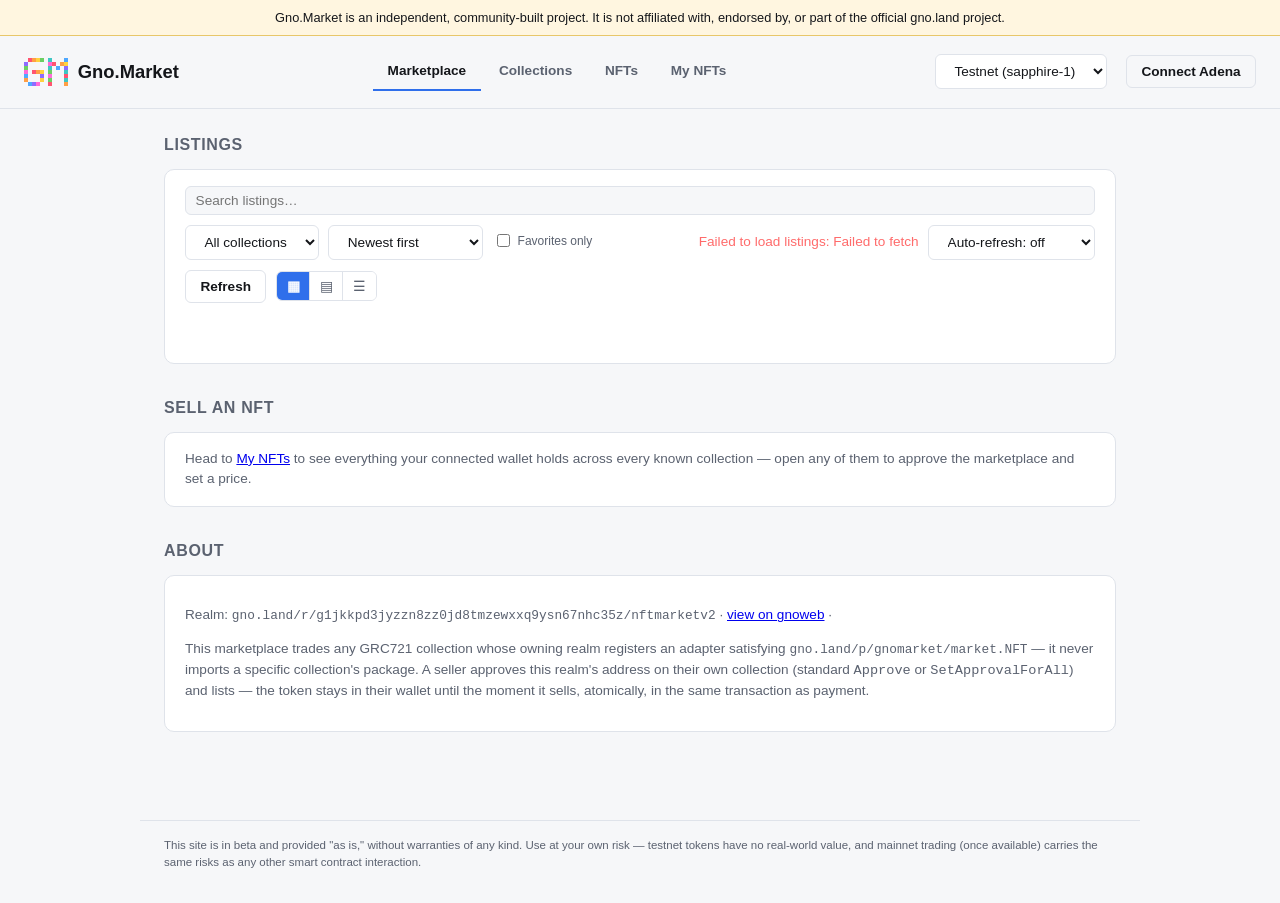
==== commit 8da4ccb1: "Open the site to the public; move disclaimer to a top banner; link logo home Removes the owner-only " ====
--- a/index.html
+++ b/index.html
@@ -23,9 +23,11 @@
 </head>
 <body>
 
+<div id="topBanner" class="top-banner"></div>
+
 <header>
-  <h1><img src="/favicon.svg" alt="" class="logo-mark" />Gno.Market<span id="chainLabel" style="display:none;"></span></h1>
-  <nav class="topnav" id="appNav" style="display:none;">
+  <h1><a href="/" class="brand-link"><img src="/favicon.svg" alt="" class="logo-mark" />Gno.Market</a><span id="chainLabel" style="display:none;"></span></h1>
+  <nav class="topnav" id="appNav">
     <a href="/" class="active">Marketplace</a>
     <a href="/collections/">Collections</a>
     <a href="/nfts/">NFTs</a>
@@ -39,20 +41,7 @@
 
 <main>
 
-<div id="splashView">
-  <div class="splash">
-    <div class="splash-badge">Coming soon</div>
-    <img src="/favicon.svg" alt="" class="splash-logo" />
-    <h1 class="splash-mark">Gno.Market</h1>
-    <p class="splash-tagline">A non-custodial NFT marketplace for gno.land.<br />Trade any GRC721 collection — no escrow, no custody.</p>
-    <div class="splash-links">
-      <a href="https://github.com/synergycoder/market" target="_blank" rel="noopener">Source</a>
-      <a href="https://gno.land" target="_blank" rel="noopener">gno.land</a>
-    </div>
-  </div>
-</div>
-
-<div id="appView" style="display:none;">
+<div id="appView">
 
   <div id="deployBanner" class="banner" style="display:none;"></div>
 
@@ -130,16 +119,16 @@
 
 <footer class="site-footer" id="siteFooter"></footer>
 
-<script src="/shared.js?v=13"></script>
-<script src="/wallet.js?v=11"></script>
+<script src="/shared.js?v=14"></script>
+<script src="/wallet.js?v=12"></script>
 <script>
 // ---------------- network wiring ----------------
 
-initNetworkSelect(document.getElementById("networkSelect"), () => { if (unlocked) applyNetwork(); });
+initNetworkSelect(document.getElementById("networkSelect"), applyNetwork);
 initWalletPill(document.getElementById("walletPillContainer"));
+initTopBanner(document.getElementById("topBanner"));
 initFooter(document.getElementById("siteFooter"));
 
-let unlocked = false;
 let allListings = []; // enriched, non-stale — sort/filter re-render from this without a refetch
 let staleListings = []; // enriched, hidden from the grid — candidates for cleanupStaleListings()
 
@@ -462,8 +451,8 @@
 document.getElementById("sortSelect").addEventListener("change", renderListings);
 document.getElementById("searchInput").addEventListener("input", renderListings);
 document.getElementById("favoritesOnlyCheckbox").addEventListener("change", renderListings);
-wireRefresh(document.getElementById("refreshBtn"), document.getElementById("autoRefreshSelect"), () => { if (unlocked) loadListings(); });
-window.addEventListener("pageshow", (e) => { if (e.persisted && unlocked) loadListings(); });
+wireRefresh(document.getElementById("refreshBtn"), document.getElementById("autoRefreshSelect"), loadListings);
+window.addEventListener("pageshow", (e) => { if (e.persisted) loadListings(); });
 document.getElementById("cleanupBtn").addEventListener("click", cleanupStaleListings);
 
 if (location.protocol === "file:") {
@@ -471,25 +460,11 @@
     "This page is open via file:// — browser wallet extensions like Adena typically won't inject on file:// pages. Serve it over http://localhost instead.";
 }
 
-// ---------------- private-preview gate ----------------
-// Every visitor sees the splash view. Only CONFIG.ownerAddress, connected
-// via Adena, sees the real marketplace — see wallet.js's initGate() and
-// CONFIG.ownerAddress's own doc comment for why (private testing, not a
-// security boundary). Called last, deliberately — its callback can fire
-// SYNCHRONOUSLY (an already-unlocked owner, or the ?on=1 dev bypass) and
-// immediately calls applyNetwork(), which reaches every function/const
-// defined above. Every `function` declaration is hoisted so call order
-// among those doesn't matter, but a `const`/`let` is not — it sits in its
-// temporal dead zone until execution actually reaches that line. Calling
-// initGate() only after all of those have already been declared is what
-// makes that safe.
-initGate((isOwner) => {
-  unlocked = isOwner;
-  document.getElementById("splashView").style.display = isOwner ? "none" : "";
-  document.getElementById("appNav").style.display = isOwner ? "" : "none";
-  document.getElementById("appView").style.display = isOwner ? "" : "none";
-  if (isOwner) applyNetwork(); // defer all RPC activity until unlocked — no reason to query the chain for a splash-only visitor
-});
+// Called last, deliberately — reaches every function/const defined above.
+// Every `function` declaration is hoisted so call order among those
+// doesn't matter, but a `const`/`let` is not — it sits in its temporal
+// dead zone until execution actually reaches that line.
+applyNetwork();
 </script>
 </body>
 </html>
--- a/style.css
+++ b/style.css
@@ -32,6 +32,18 @@
   color: var(--text);
   font: 15px/1.5 -apple-system, BlinkMacSystemFont, "Segoe UI", sans-serif;
 }
+/* Always the first thing in <body> — a project-affiliation disclaimer
+   that used to sit as the footer's first line, easy to scroll past
+   unnoticed on any page with a real grid of content above it. Same
+   warning colors as .banner (below), full-width so it reads as a notice
+   rather than page content. */
+.top-banner {
+  background: var(--warn-bg);
+  border-bottom: 1px solid var(--warn-border);
+  padding: 0.5rem 1.5rem;
+  font-size: 0.8rem;
+  text-align: center;
+}
 header {
   display: flex;
   align-items: center;
@@ -42,6 +54,10 @@
   border-bottom: 1px solid var(--border);
 }
 header h1 { font-size: 1.15rem; margin: 0; display: flex; align-items: center; gap: 0.6rem; flex: none; }
+header h1 .brand-link {
+  display: flex; align-items: center; gap: 0.6rem;
+  color: inherit; text-decoration: none;
+}
 header h1 .logo-mark {
   width: 2.4em;
   height: 2.4em;
@@ -311,17 +327,3 @@
 }
 footer.site-footer p { margin: 0 0 0.4rem; }
 footer.site-footer p:last-child { margin-bottom: 0; }
-
-/* ---------------- splash (gated home page) ---------------- */
-.splash { max-width: 480px; margin: 4rem auto; text-align: center; }
-.splash-badge {
-  display: inline-block; border: 1px solid var(--border); border-radius: 999px;
-  padding: 0.4rem 1rem; font-size: 0.8rem; font-weight: 600; letter-spacing: 0.04em;
-  text-transform: uppercase; color: var(--accent); margin-bottom: 2rem;
-}
-.splash-logo { width: 3rem; height: 3rem; margin-bottom: 0.75rem; }
-.splash-mark { font-size: 2.4rem; font-weight: 800; letter-spacing: -0.02em; margin: 0 0 0.75rem; }
-.splash-tagline { color: var(--muted); font-size: 1.05rem; margin: 0 0 2rem; }
-.splash-links { display: flex; gap: 1.25rem; justify-content: center; font-size: 0.9rem; }
-.splash-links a { color: var(--muted); text-decoration: none; border-bottom: 1px solid transparent; }
-.splash-links a:hover { color: var(--text); border-bottom-color: var(--accent); }
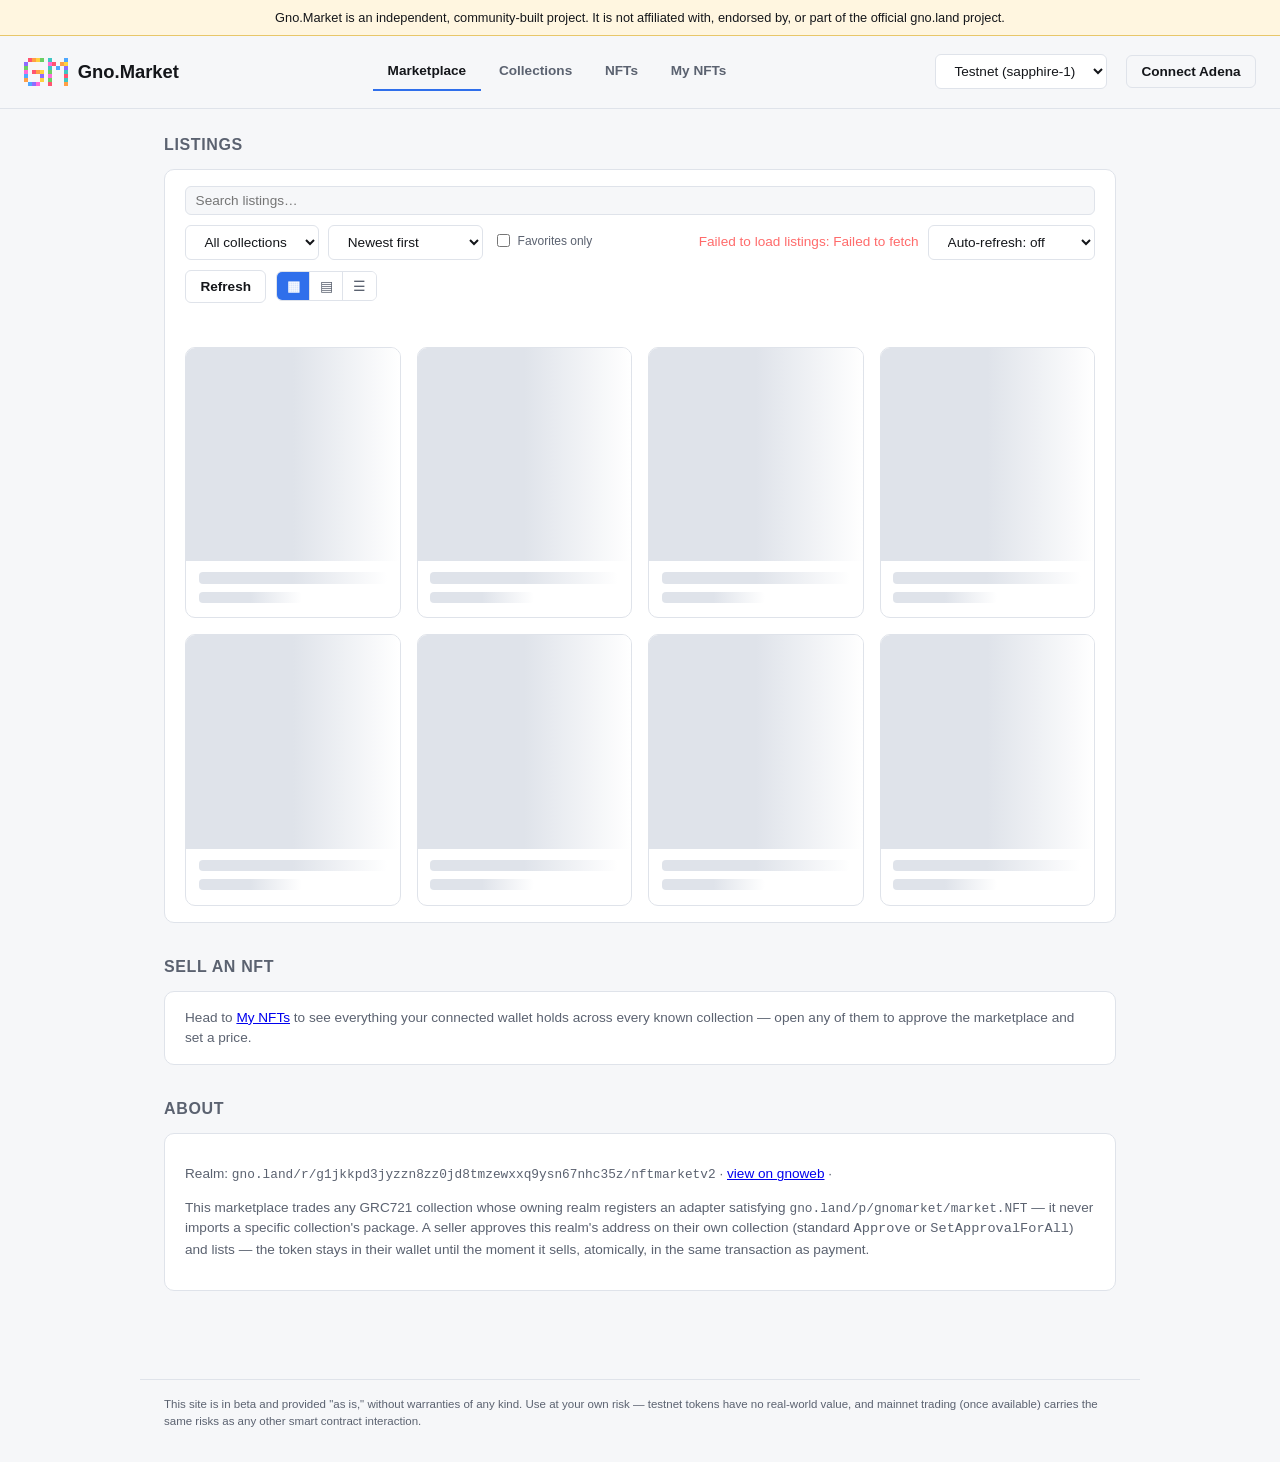
==== commit 9e9500af: "Add link-preview cards, cold-scan skeletons, mobile fixes, and page intros - Open Graph/Twitter Card" ====
--- a/index.html
+++ b/index.html
@@ -4,6 +4,19 @@
 <meta charset="utf-8" />
 <title>Gno.Market — NFT marketplace</title>
 <meta name="viewport" content="width=device-width, initial-scale=1" />
+<meta name="description" content="A non-custodial NFT marketplace for gno.land. Trade any GRC721 collection — no escrow, no custody." />
+
+<!-- Open Graph / Twitter Card: link previews in Discord, Slack, X, etc. -->
+<meta property="og:type" content="website" />
+<meta property="og:site_name" content="Gno.Market" />
+<meta property="og:title" content="Gno.Market — NFT Marketplace" />
+<meta property="og:description" content="A non-custodial NFT marketplace for gno.land. Trade any GRC721 collection — no escrow, no custody." />
+<meta property="og:url" content="https://gno.market/" />
+<meta property="og:image" content="https://gno.market/og-image.png" />
+<meta name="twitter:card" content="summary_large_image" />
+<meta name="twitter:title" content="Gno.Market — NFT Marketplace" />
+<meta name="twitter:description" content="A non-custodial NFT marketplace for gno.land. Trade any GRC721 collection — no escrow, no custody." />
+<meta name="twitter:image" content="https://gno.market/og-image.png" />
 
 <!-- GnoConnect standard (docs.gno.land/resources/gnoconnect): tells a
      connected wallet which chain to sign against. Updated by shared.js's
@@ -119,7 +132,7 @@
 
 <footer class="site-footer" id="siteFooter"></footer>
 
-<script src="/shared.js?v=14"></script>
+<script src="/shared.js?v=15"></script>
 <script src="/wallet.js?v=12"></script>
 <script>
 // ---------------- network wiring ----------------
@@ -210,6 +223,7 @@
     document.getElementById("cleanupBtn").style.display = staleListings.length ? "" : "none";
     statusEl.textContent = `Showing ${allListings.length} cached listing${allListings.length === 1 ? "" : "s"} from ${relativeTime(cached.savedAt)} — refreshing…`;
   } else {
+    document.getElementById("grid").innerHTML = skeletonGridHtml(8);
     statusEl.textContent = "Loading…";
   }
   statusEl.className = "status";
--- a/style.css
+++ b/style.css
@@ -80,6 +80,19 @@
   justify-content: center;
   flex-wrap: wrap;
 }
+/* Below ~640px the 4 nav links can't fit on one row next to the wordmark
+   and controls — flex-wrap alone left each link stacking on its own full
+   line (nav ballooning tall) while header's align-items:center then
+   centered the much-shorter logo against that tall block, making it look
+   like the nav rendered ABOVE the logo instead of stacking cleanly below
+   it. Stacking the header itself into 3 explicit rows (logo, nav,
+   controls) avoids the whole cross-axis-centering-against-a-tall-sibling
+   problem, and letting nav wrap 2-per-row instead of 1 keeps it compact. */
+@media (max-width: 640px) {
+  header { flex-direction: column; align-items: stretch; gap: 0.6rem; }
+  nav.topnav { justify-content: center; }
+  header > div { justify-content: center; }
+}
 nav.topnav a {
   display: inline-block;
   padding: 0.5rem 0.9rem;
@@ -189,6 +202,33 @@
 }
 .card .noimg { display: flex; align-items: center; justify-content: center; color: var(--muted); font-size: 0.8rem; }
 .card .body { padding: 0.7rem 0.8rem 0.9rem; display: flex; flex-direction: column; gap: 0.35rem; }
+
+/* Cold-start placeholder for a grid that's about to fill in — same shape
+   as a real .card (image square + a couple of text lines) so the layout
+   doesn't jump once real cards replace these, shown only while there's
+   nothing cached yet to display instantly instead. */
+.skeleton-card {
+  background: var(--panel);
+  border: 1px solid var(--border);
+  border-radius: 10px;
+  overflow: hidden;
+}
+.skeleton-card .skeleton-img { width: 100%; aspect-ratio: 1 / 1; }
+.skeleton-card .skeleton-body { padding: 0.7rem 0.8rem 0.9rem; display: flex; flex-direction: column; gap: 0.5rem; }
+.skeleton-card .skeleton-line { height: 0.7rem; border-radius: 4px; }
+.skeleton-card .skeleton-line.short { width: 55%; }
+.skeleton-line, .skeleton-img {
+  background: linear-gradient(90deg, var(--border) 25%, var(--panel) 50%, var(--border) 75%);
+  background-size: 200% 100%;
+  animation: skeleton-shimmer 1.4s ease-in-out infinite;
+}
+@keyframes skeleton-shimmer {
+  0% { background-position: 200% 0; }
+  100% { background-position: -200% 0; }
+}
+@media (prefers-reduced-motion: reduce) {
+  .skeleton-line, .skeleton-img { animation: none; }
+}
 .card .name { font-weight: 600; font-size: 0.9rem; }
 .swatch {
   display: inline-block;
@@ -233,6 +273,14 @@
 .status.error { color: var(--danger); }
 .status.ok { color: var(--good); }
 .mono { font-family: ui-monospace, SFMono-Regular, Menlo, monospace; font-size: 0.8rem; }
+/* A full realm path (gno.land/r/g1.../nftmarketv2) is one long unbroken
+   string with no spaces — inline text like #pkgpathLabel isn't inside a
+   scrollable container the way the collections table's .mono cells are,
+   so on a narrow screen it just pushed the whole page wider instead of
+   wrapping. Scoped to the id, not .mono itself, so the table's own cells
+   (which scroll their own container instead) keep their current
+   behavior. */
+#pkgpathLabel { word-break: break-all; }
 details summary { cursor: pointer; color: var(--muted); font-size: 0.85rem; }
 .row { display: flex; gap: 0.6rem; align-items: end; flex-wrap: wrap; }
 .row .field { flex: 1; min-width: 140px; }
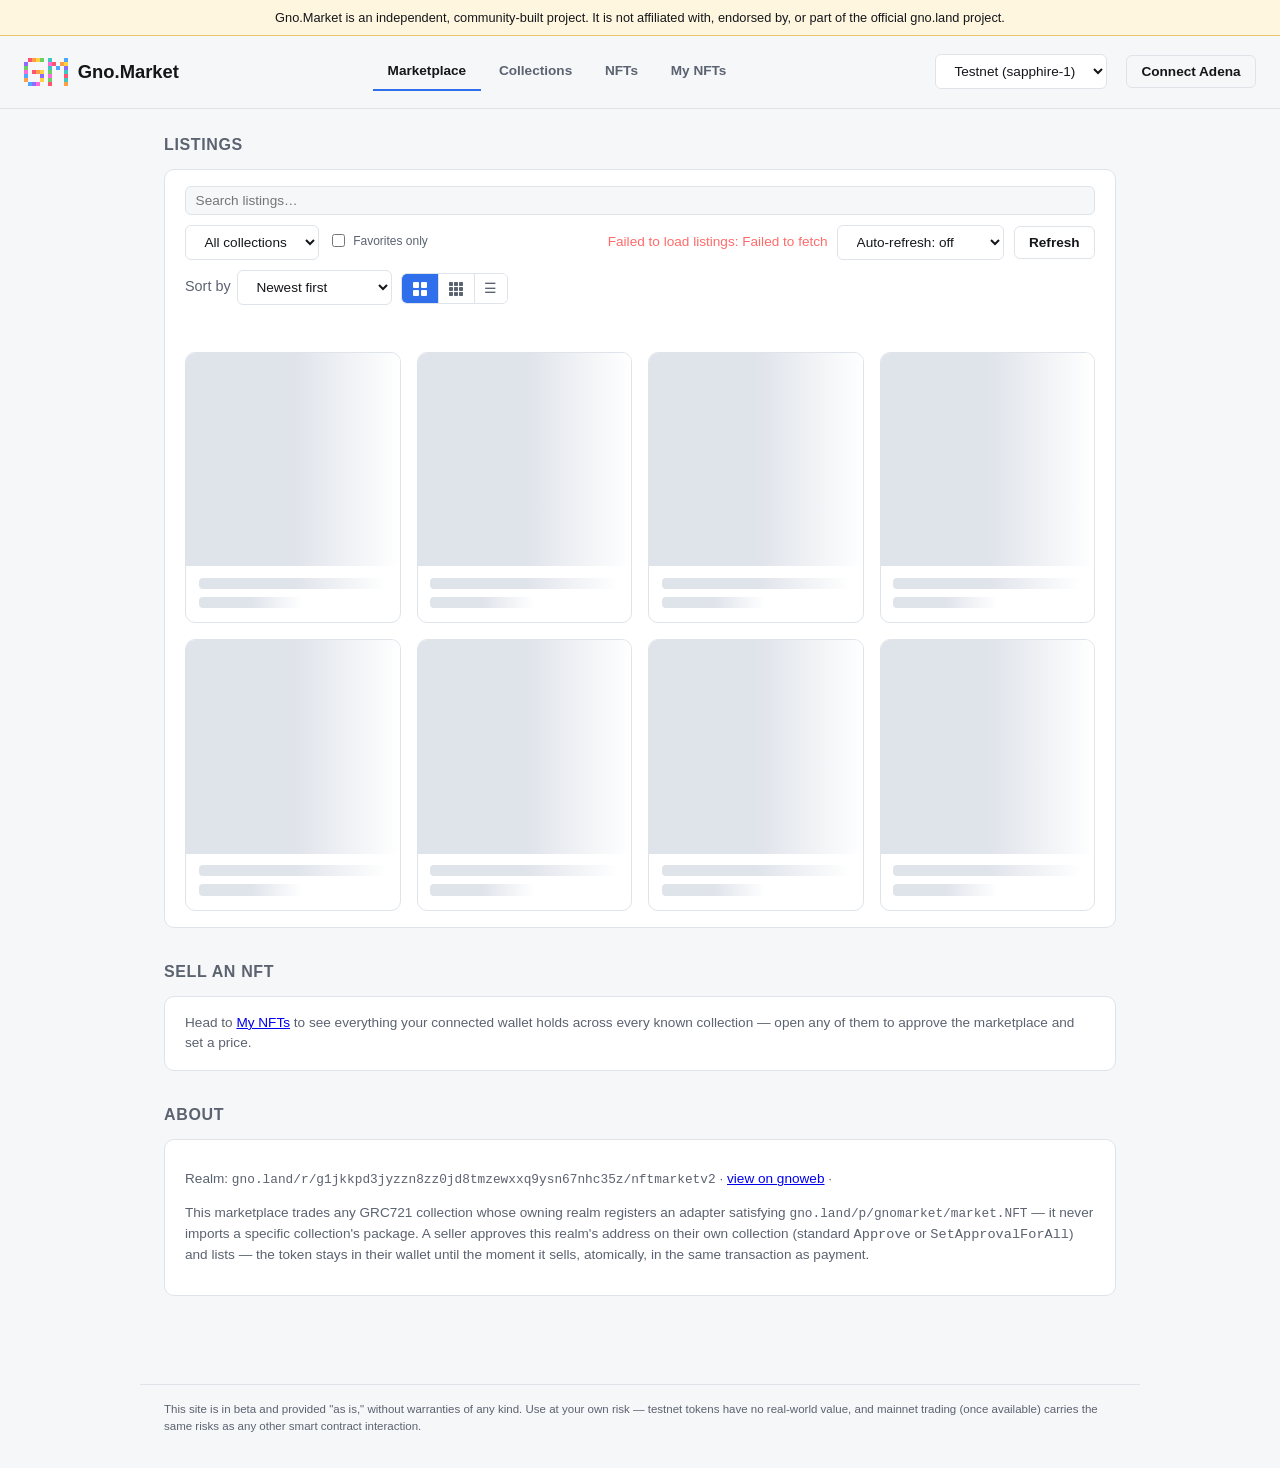
==== commit 9ea4d17f: "Clearer grid-view icons and labeled sort control on Marketplace The large/small grid toggle used two" ====
--- a/index.html
+++ b/index.html
@@ -64,12 +64,6 @@
       <div class="toolbar">
         <input type="text" id="searchInput" placeholder="Search listings…" style="min-width:12rem;" />
         <select id="collectionFilter"><option value="">All collections</option></select>
-        <select id="sortSelect">
-          <option value="date-desc">Newest first</option>
-          <option value="date-asc">Oldest first</option>
-          <option value="price-asc">Price: low to high</option>
-          <option value="price-desc">Price: high to low</option>
-        </select>
         <label style="display:flex; align-items:center; gap:0.3rem; white-space:nowrap;">
           <input type="checkbox" id="favoritesOnlyCheckbox" /> Favorites only
         </label>
@@ -82,9 +76,22 @@
           <option value="300000">Auto-refresh: 5 min</option>
         </select>
         <button id="refreshBtn" class="secondary">Refresh</button>
+        <label class="sort-label">
+          Sort by
+          <select id="sortSelect">
+            <option value="date-desc">Newest first</option>
+            <option value="date-asc">Oldest first</option>
+            <option value="price-asc">Price: low to high</option>
+            <option value="price-desc">Price: high to low</option>
+          </select>
+        </label>
         <div class="view-toggle">
-          <button id="viewGridLarge" class="active" title="Large grid">▦</button>
-          <button id="viewGridSmall" title="Small grid">▤</button>
+          <button id="viewGridLarge" class="active" title="Large grid">
+            <svg viewBox="0 0 16 16" width="16" height="16" fill="currentColor"><rect x="1" y="1" width="6" height="6" rx="1"/><rect x="9" y="1" width="6" height="6" rx="1"/><rect x="1" y="9" width="6" height="6" rx="1"/><rect x="9" y="9" width="6" height="6" rx="1"/></svg>
+          </button>
+          <button id="viewGridSmall" title="Small grid">
+            <svg viewBox="0 0 16 16" width="16" height="16" fill="currentColor"><rect x="1" y="1" width="4" height="4" rx="0.75"/><rect x="6" y="1" width="4" height="4" rx="0.75"/><rect x="11" y="1" width="4" height="4" rx="0.75"/><rect x="1" y="6" width="4" height="4" rx="0.75"/><rect x="6" y="6" width="4" height="4" rx="0.75"/><rect x="11" y="6" width="4" height="4" rx="0.75"/><rect x="1" y="11" width="4" height="4" rx="0.75"/><rect x="6" y="11" width="4" height="4" rx="0.75"/><rect x="11" y="11" width="4" height="4" rx="0.75"/></svg>
+          </button>
           <button id="viewList" title="List">☰</button>
         </div>
       </div>
--- a/style.css
+++ b/style.css
@@ -330,13 +330,19 @@
   margin-bottom: 0.9rem;
 }
 .toolbar .spacer { flex: 1; }
+.sort-label {
+  display: flex; align-items: center; gap: 0.4rem; white-space: nowrap;
+  color: var(--muted); font-size: 0.9rem;
+}
 .view-toggle { display: flex; border: 1px solid var(--border); border-radius: 6px; overflow: hidden; }
 .view-toggle button {
+  display: flex; align-items: center; justify-content: center;
   background: var(--panel); color: var(--muted); border: none; border-radius: 0;
-  padding: 0.4rem 0.6rem; font-weight: 400;
+  padding: 0.4rem 0.6rem; font-weight: 400; line-height: 1;
 }
 .view-toggle button + button { border-left: 1px solid var(--border); }
 .view-toggle button.active { background: var(--accent); color: var(--accent-text); font-weight: 600; }
+.view-toggle button svg { display: block; }
 
 /* Grid density: default (auto-fill 210px) is "large"; .grid-compact packs
    more, smaller cards per row for the "small" mosaic size option. */
